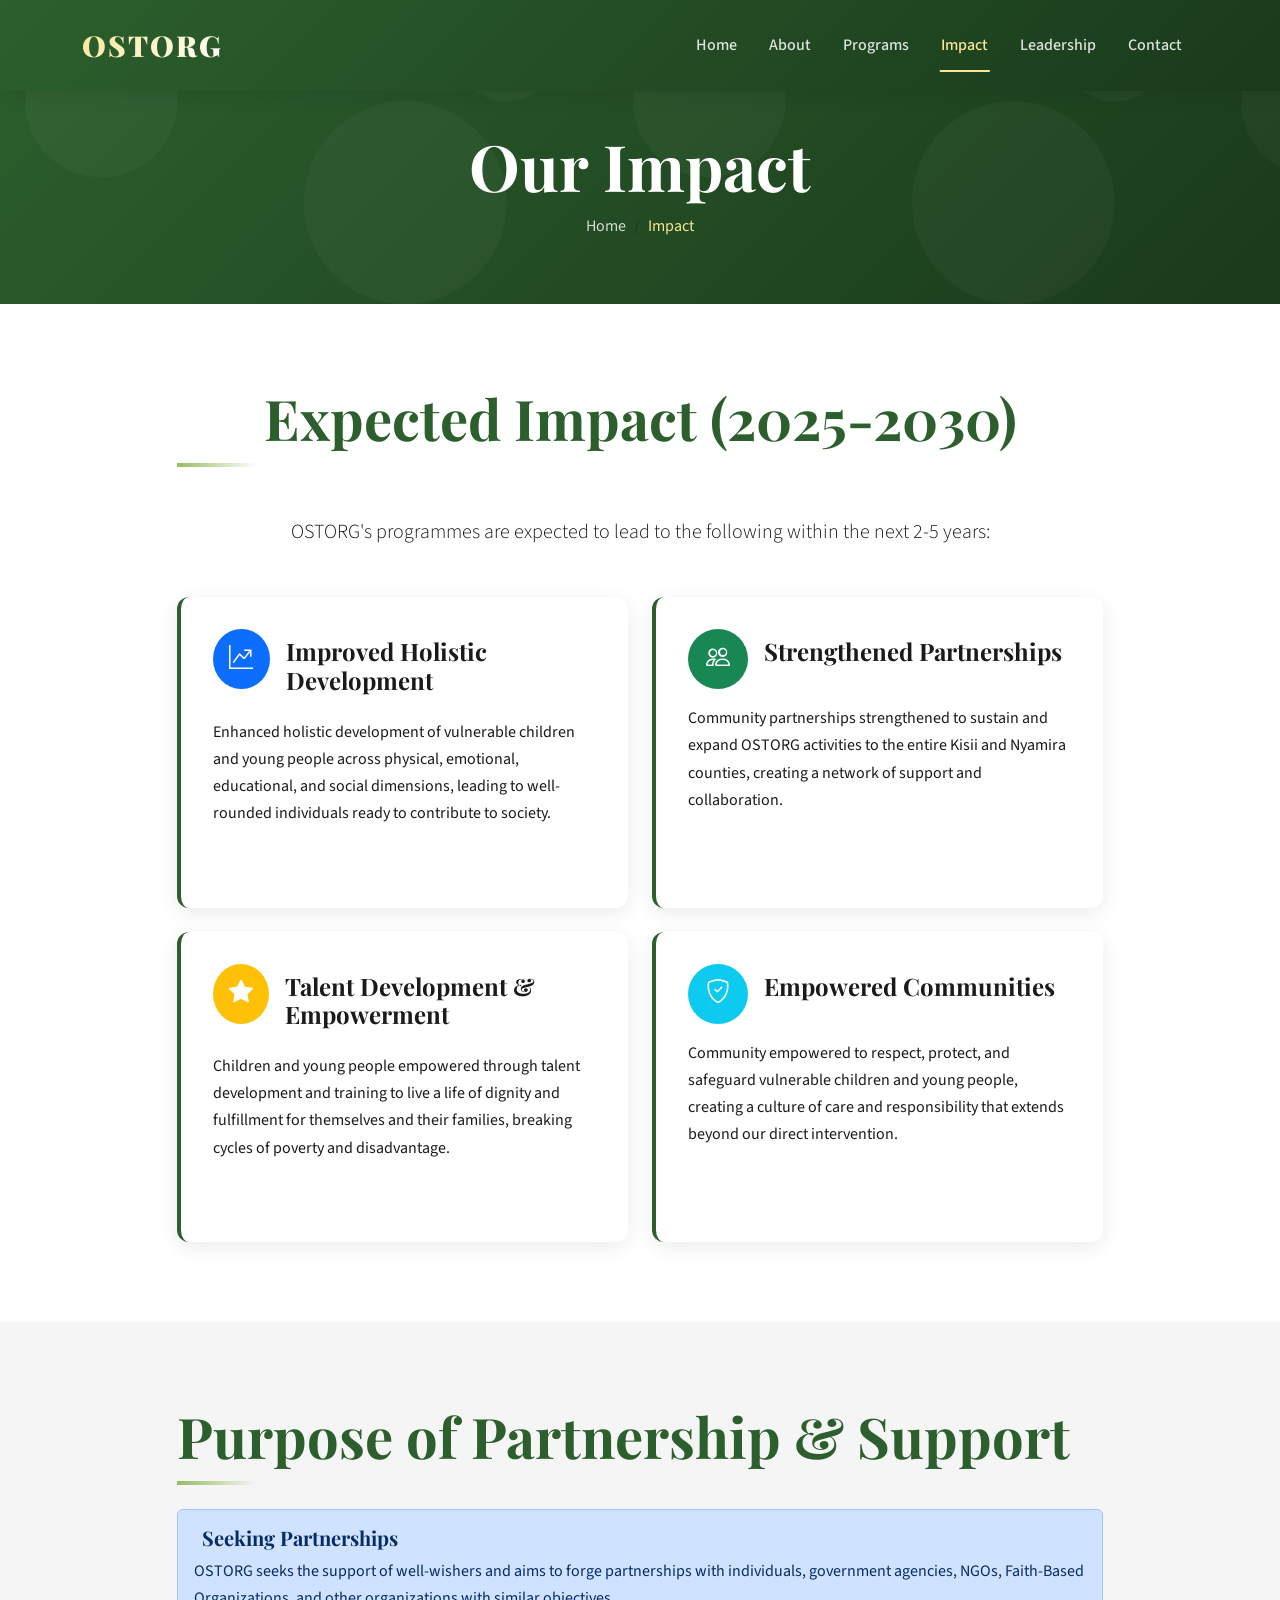
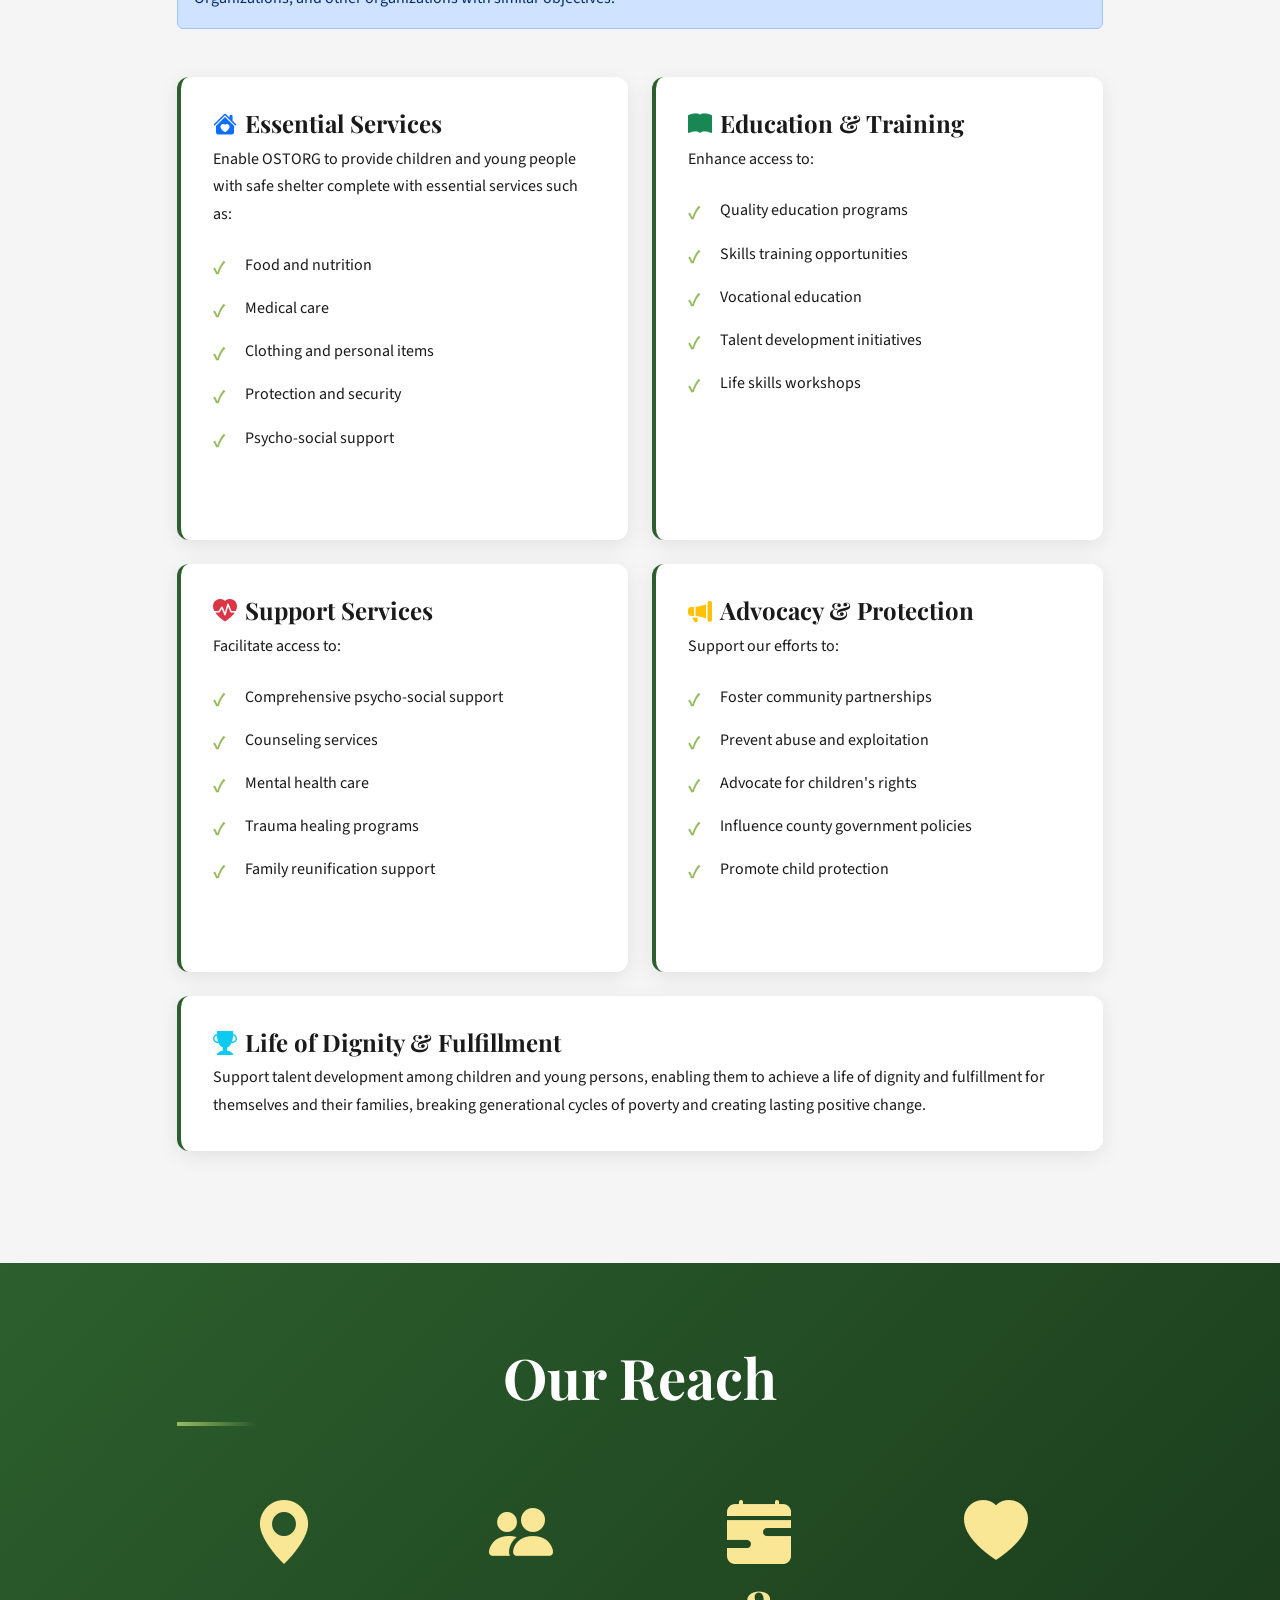
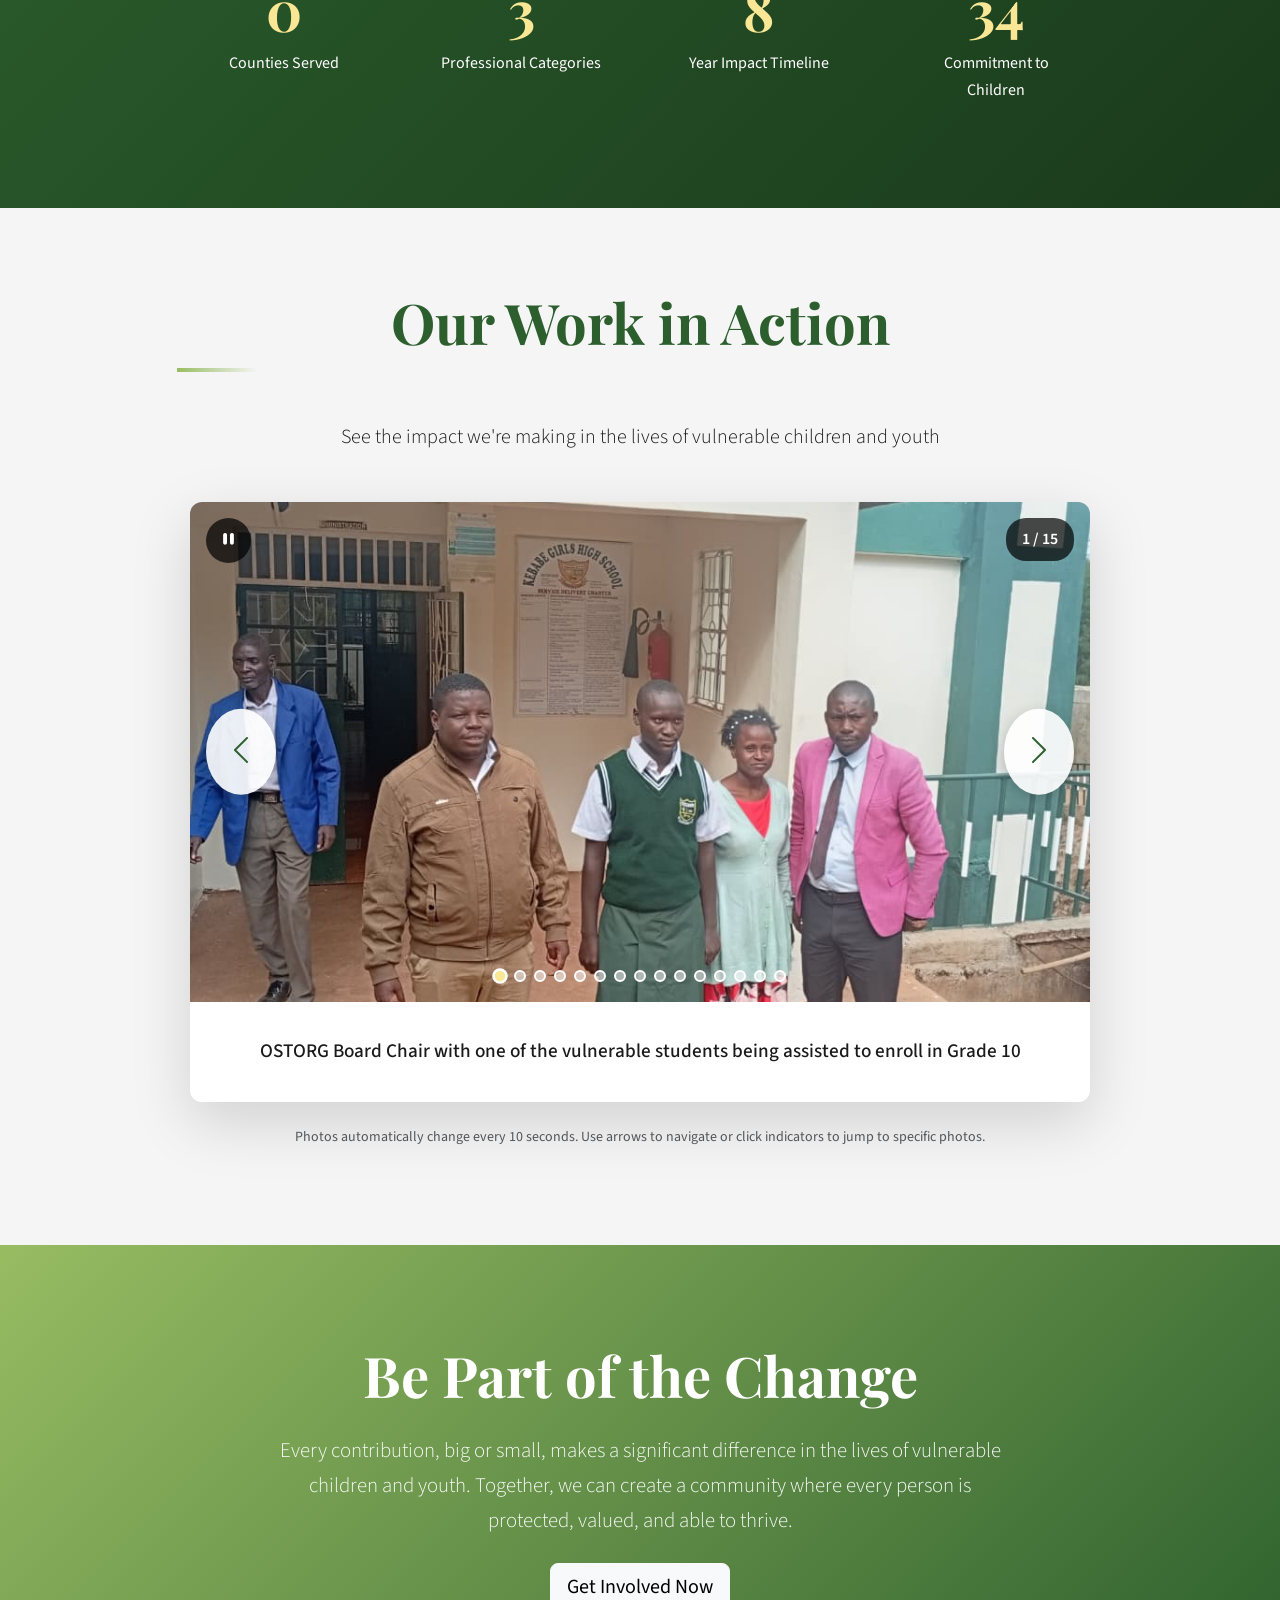
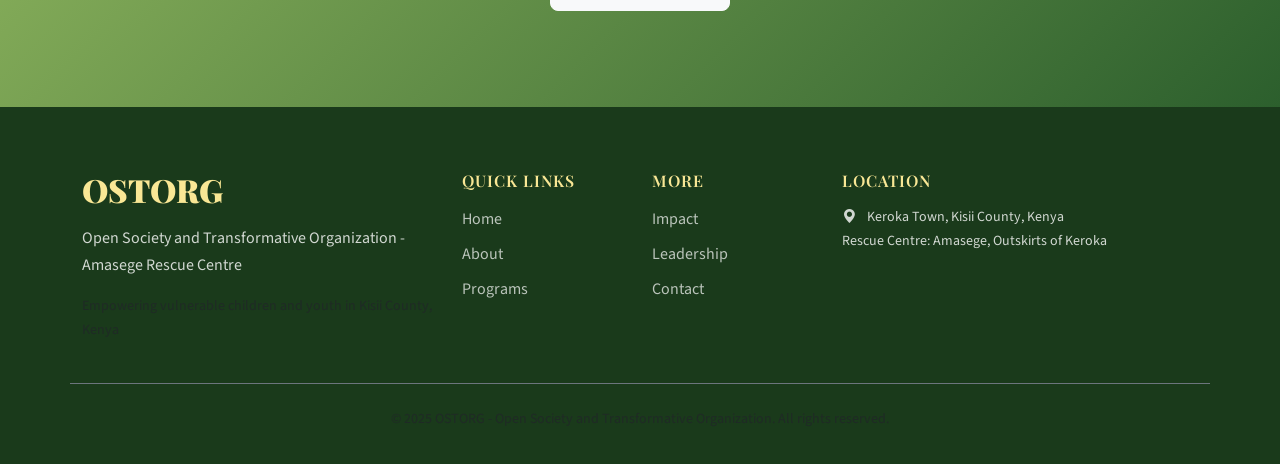
==== impact.html @ 62db02a9 "first commit" ====
<!DOCTYPE html>
<html lang="en">
<head>
    <meta charset="UTF-8">
    <meta name="viewport" content="width=device-width, initial-scale=1.0">
    <title>Impact - OSTORG</title>
    
    <link href="https://cdn.jsdelivr.net/npm/bootstrap@5.3.2/dist/css/bootstrap.min.css" rel="stylesheet">
    <link rel="preconnect" href="https://fonts.googleapis.com">
    <link rel="preconnect" href="https://fonts.gstatic.com" crossorigin>
    <link href="https://fonts.googleapis.com/css2?family=Playfair+Display:wght@700;900&family=Source+Sans+3:wght@300;400;600;700&display=swap" rel="stylesheet">
    <link rel="stylesheet" href="https://cdn.jsdelivr.net/npm/bootstrap-icons@1.11.1/font/bootstrap-icons.css">
    <link rel="stylesheet" href="styles.css">
</head>
<body>
    <!-- Navigation -->
    <nav class="navbar navbar-expand-lg navbar-dark fixed-top">
        <div class="container">
            <a class="navbar-brand" href="index.html">
                <span class="brand-text">OSTORG</span>
            </a>
            <button class="navbar-toggler" type="button" data-bs-toggle="collapse" data-bs-target="#navbarNav">
                <span class="navbar-toggler-icon"></span>
            </button>
            <div class="collapse navbar-collapse" id="navbarNav">
                <ul class="navbar-nav ms-auto">
                    <li class="nav-item">
                        <a class="nav-link" href="index.html">Home</a>
                    </li>
                    <li class="nav-item">
                        <a class="nav-link" href="about.html">About</a>
                    </li>
                    <li class="nav-item">
                        <a class="nav-link" href="programs.html">Programs</a>
                    </li>
                    <li class="nav-item">
                        <a class="nav-link active" href="impact.html">Impact</a>
                    </li>
                    <li class="nav-item">
                        <a class="nav-link" href="leadership.html">Leadership</a>
                    </li>
                    <li class="nav-item">
                        <a class="nav-link" href="contact.html">Contact</a>
                    </li>
                </ul>
            </div>
        </div>
    </nav>

    <!-- Page Header -->
    <section class="page-header">
        <div class="container">
            <h1 data-aos="fade-up">Our Impact</h1>
            <nav aria-label="breadcrumb" data-aos="fade-up" data-aos-delay="100">
                <ol class="breadcrumb">
                    <li class="breadcrumb-item"><a href="index.html">Home</a></li>
                    <li class="breadcrumb-item active" aria-current="page">Impact</li>
                </ol>
            </nav>
        </div>
    </section>

    <!-- Expected Impact Section -->
    <section class="content-section">
        <div class="container">
            <div class="row">
                <div class="col-lg-10 mx-auto">
                    <h2 class="section-title text-center mb-5" data-aos="fade-up">Expected Impact (2025-2030)</h2>
                    <p class="lead text-center mb-5" data-aos="fade-up" data-aos-delay="100">OSTORG's programmes are expected to lead to the following within the next 2-5 years:</p>
                    
                    <div class="row g-4">
                        <div class="col-md-6" data-aos="fade-up">
                            <div class="info-card h-100">
                                <div class="d-flex align-items-start mb-3">
                                    <div class="bg-primary text-white rounded-circle p-3 me-3" style="width: 60px; height: 60px; display: flex; align-items: center; justify-content: center;">
                                        <i class="bi bi-graph-up-arrow" style="font-size: 1.5rem;"></i>
                                    </div>
                                    <h4 class="mt-2">Improved Holistic Development</h4>
                                </div>
                                <p>Enhanced holistic development of vulnerable children and young people across physical, emotional, educational, and social dimensions, leading to well-rounded individuals ready to contribute to society.</p>
                            </div>
                        </div>
                        
                        <div class="col-md-6" data-aos="fade-up" data-aos-delay="100">
                            <div class="info-card h-100">
                                <div class="d-flex align-items-start mb-3">
                                    <div class="bg-success text-white rounded-circle p-3 me-3" style="width: 60px; height: 60px; display: flex; align-items: center; justify-content: center;">
                                        <i class="bi bi-people" style="font-size: 1.5rem;"></i>
                                    </div>
                                    <h4 class="mt-2">Strengthened Partnerships</h4>
                                </div>
                                <p>Community partnerships strengthened to sustain and expand OSTORG activities to the entire Kisii and Nyamira counties, creating a network of support and collaboration.</p>
                            </div>
                        </div>
                        
                        <div class="col-md-6" data-aos="fade-up" data-aos-delay="200">
                            <div class="info-card h-100">
                                <div class="d-flex align-items-start mb-3">
                                    <div class="bg-warning text-white rounded-circle p-3 me-3" style="width: 60px; height: 60px; display: flex; align-items: center; justify-content: center;">
                                        <i class="bi bi-star-fill" style="font-size: 1.5rem;"></i>
                                    </div>
                                    <h4 class="mt-2">Talent Development & Empowerment</h4>
                                </div>
                                <p>Children and young people empowered through talent development and training to live a life of dignity and fulfillment for themselves and their families, breaking cycles of poverty and disadvantage.</p>
                            </div>
                        </div>
                        
                        <div class="col-md-6" data-aos="fade-up" data-aos-delay="300">
                            <div class="info-card h-100">
                                <div class="d-flex align-items-start mb-3">
                                    <div class="bg-info text-white rounded-circle p-3 me-3" style="width: 60px; height: 60px; display: flex; align-items: center; justify-content: center;">
                                        <i class="bi bi-shield-check" style="font-size: 1.5rem;"></i>
                                    </div>
                                    <h4 class="mt-2">Empowered Communities</h4>
                                </div>
                                <p>Community empowered to respect, protect, and safeguard vulnerable children and young people, creating a culture of care and responsibility that extends beyond our direct intervention.</p>
                            </div>
                        </div>
                    </div>
                </div>
            </div>
        </div>
    </section>

    <!-- Partnership Purpose Section -->
    <section class="content-section">
        <div class="container">
            <div class="row">
                <div class="col-lg-10 mx-auto">
                    <h2 class="section-title mb-4" data-aos="fade-up">Purpose of Partnership & Support</h2>
                    
                    <div class="alert alert-primary mb-4" data-aos="fade-up" data-aos-delay="100">
                        <h5><i class="bi bi-handshake-fill me-2"></i>Seeking Partnerships</h5>
                        <p class="mb-0">OSTORG seeks the support of well-wishers and aims to forge partnerships with individuals, government agencies, NGOs, Faith-Based Organizations, and other organizations with similar objectives.</p>
                    </div>

                    <div class="row g-4 mt-4">
                        <div class="col-lg-6" data-aos="fade-up">
                            <div class="info-card h-100">
                                <h4><i class="bi bi-house-heart-fill me-2 text-primary"></i>Essential Services</h4>
                                <p>Enable OSTORG to provide children and young people with safe shelter complete with essential services such as:</p>
                                <ul>
                                    <li>Food and nutrition</li>
                                    <li>Medical care</li>
                                    <li>Clothing and personal items</li>
                                    <li>Protection and security</li>
                                    <li>Psycho-social support</li>
                                </ul>
                            </div>
                        </div>
                        
                        <div class="col-lg-6" data-aos="fade-up" data-aos-delay="100">
                            <div class="info-card h-100">
                                <h4><i class="bi bi-book-fill me-2 text-success"></i>Education & Training</h4>
                                <p>Enhance access to:</p>
                                <ul>
                                    <li>Quality education programs</li>
                                    <li>Skills training opportunities</li>
                                    <li>Vocational education</li>
                                    <li>Talent development initiatives</li>
                                    <li>Life skills workshops</li>
                                </ul>
                            </div>
                        </div>
                        
                        <div class="col-lg-6" data-aos="fade-up" data-aos-delay="200">
                            <div class="info-card h-100">
                                <h4><i class="bi bi-heart-pulse-fill me-2 text-danger"></i>Support Services</h4>
                                <p>Facilitate access to:</p>
                                <ul>
                                    <li>Comprehensive psycho-social support</li>
                                    <li>Counseling services</li>
                                    <li>Mental health care</li>
                                    <li>Trauma healing programs</li>
                                    <li>Family reunification support</li>
                                </ul>
                            </div>
                        </div>
                        
                        <div class="col-lg-6" data-aos="fade-up" data-aos-delay="300">
                            <div class="info-card h-100">
                                <h4><i class="bi bi-megaphone-fill me-2 text-warning"></i>Advocacy & Protection</h4>
                                <p>Support our efforts to:</p>
                                <ul>
                                    <li>Foster community partnerships</li>
                                    <li>Prevent abuse and exploitation</li>
                                    <li>Advocate for children's rights</li>
                                    <li>Influence county government policies</li>
                                    <li>Promote child protection</li>
                                </ul>
                            </div>
                        </div>
                    </div>

                    <div class="info-card mt-4" data-aos="fade-up" data-aos-delay="400">
                        <h4><i class="bi bi-trophy-fill me-2 text-info"></i>Life of Dignity & Fulfillment</h4>
                        <p class="mb-0">Support talent development among children and young persons, enabling them to achieve a life of dignity and fulfillment for themselves and their families, breaking generational cycles of poverty and creating lasting positive change.</p>
                    </div>
                </div>
            </div>
        </div>
    </section>

    <!-- Statistics Section -->
    <section class="content-section" style="background: linear-gradient(135deg, var(--primary-color), var(--primary-dark)); color: white;">
        <div class="container">
            <div class="row">
                <div class="col-lg-10 mx-auto">
                    <h2 class="section-title text-center mb-5 text-white" data-aos="fade-up">Our Reach</h2>
                    
                    <div class="row g-4 text-center">
                        <div class="col-md-3 col-6" data-aos="fade-up">
                            <div class="p-4">
                                <i class="bi bi-geo-alt-fill display-3 mb-3" style="color: var(--accent-color);"></i>
                                <h3 class="display-4 fw-bold mb-2" style="color: var(--accent-color);">2</h3>
                                <p class="mb-0">Counties Served</p>
                            </div>
                        </div>
                        <div class="col-md-3 col-6" data-aos="fade-up" data-aos-delay="100">
                            <div class="p-4">
                                <i class="bi bi-people-fill display-3 mb-3" style="color: var(--accent-color);"></i>
                                <h3 class="display-4 fw-bold mb-2" style="color: var(--accent-color);">9+</h3>
                                <p class="mb-0">Professional Categories</p>
                            </div>
                        </div>
                        <div class="col-md-3 col-6" data-aos="fade-up" data-aos-delay="200">
                            <div class="p-4">
                                <i class="bi bi-calendar-range-fill display-3 mb-3" style="color: var(--accent-color);"></i>
                                <h3 class="display-4 fw-bold mb-2" style="color: var(--accent-color);">2-5</h3>
                                <p class="mb-0">Year Impact Timeline</p>
                            </div>
                        </div>
                        <div class="col-md-3 col-6" data-aos="fade-up" data-aos-delay="300">
                            <div class="p-4">
                                <i class="bi bi-heart-fill display-3 mb-3" style="color: var(--accent-color);"></i>
                                <h3 class="display-4 fw-bold mb-2" style="color: var(--accent-color);">100%</h3>
                                <p class="mb-0">Commitment to Children</p>
                            </div>
                        </div>
                    </div>
                </div>
            </div>
        </div>
    </section>

    <!-- Photo Gallery Slideshow Section -->
    <section class="content-section photo-gallery-section">
        <div class="container">
            <div class="row">
                <div class="col-lg-10 mx-auto">
                    <h2 class="section-title text-center mb-5" data-aos="fade-up">Our Work in Action</h2>
                    <p class="text-center lead mb-5" data-aos="fade-up" data-aos-delay="100">See the impact we're making in the lives of vulnerable children and youth</p>
                    
                    <!-- Slideshow Container -->
                    <div class="slideshow-container" data-aos="fade-up" data-aos-delay="200">
                        <div class="slide-wrapper">
                            <!-- Slide 1 -->
                            <div class="gallery-slide active">
                                <div class="slide-image-container">
                                    <img src="gallery-1.jpg" alt="OSTORG Activity 1" class="slide-image">
                                    <div class="slide-image-placeholder">
                                        <i class="bi bi-image"></i>
                                        <p>Photo 1</p>
                                    </div>
                                </div>
                                <div class="slide-caption">
                                    <p class="slide-description">OSTORG Board Chair with one of the vulnerable students being assisted to enroll in Grade 10</p>
                                </div>
                            </div>

                            <!-- Slide 2 -->
                            <div class="gallery-slide">
                                <div class="slide-image-container">
                                    <img src="gallery-2.jpeg" alt="OSTORG Activity 2" class="slide-image">
                                    <div class="slide-image-placeholder">
                                        <i class="bi bi-image"></i>
                                        <p>Photo 2</p>
                                    </div>
                                </div>
                                <div class="slide-caption">
                                    <p class="slide-description">OSTORG Board Chair with Principal Amasege Senior school Mr. Matara receiving Grade 10 girls from vulnerable families supported by the organization</p>
                                </div>
                            </div>

                            <!-- Slide 3 -->
                            <div class="gallery-slide">
                                <div class="slide-image-container">
                                    <img src="gallery-3.jpeg" alt="OSTORG Activity 3" class="slide-image">
                                    <div class="slide-image-placeholder">
                                        <i class="bi bi-image"></i>
                                        <p>Photo 3</p>
                                    </div>
                                </div>
                                <div class="slide-caption">
                                    <p class="slide-description">OSTORG Board Chair with one of the teenage mothers being targeted for sponsorship for skills training at Rianyoka Vocational Training Centre</p>
                                </div>
                            </div>

                            <!-- Slide 4 -->
                            <div class="gallery-slide">
                                <div class="slide-image-container">
                                    <img src="gallery-4.jpeg" alt="OSTORG Activity 4" class="slide-image">
                                    <div class="slide-image-placeholder">
                                        <i class="bi bi-image"></i>
                                        <p>Photo 4</p>
                                    </div>
                                </div>
                                <div class="slide-caption">
                                    <p class="slide-description">OSTORG Board Chair with ECD pre-school children and their teacher at Amasege Primary school</p>
                                </div>
                            </div>

                            <!-- Slide 5 -->
                            <div class="gallery-slide">
                                <div class="slide-image-container">
                                    <img src="gallery-5.jpeg" alt="OSTORG Activity 5" class="slide-image">
                                    <div class="slide-image-placeholder">
                                        <i class="bi bi-image"></i>
                                        <p>Photo 5</p>
                                    </div>
                                </div>
                                <div class="slide-caption">
                                    <p class="slide-description">OSTORG Board Chair with the Manager, Rianyoka Vocational Training Centre in class with vulnerable youths sponsored for skills training in Fashion Design</p>
                                </div>
                            </div>

                            <!-- Slide 6 -->
                            <div class="gallery-slide">
                                <div class="slide-image-container">
                                    <img src="gallery-6.jpeg" alt="OSTORG Activity 6" class="slide-image">
                                    <div class="slide-image-placeholder">
                                        <i class="bi bi-image"></i>
                                        <p>Photo 6</p>
                                    </div>
                                </div>
                                <div class="slide-caption">
                                    <p class="slide-description">OSTORG Board Chair  in a uniform fitting session in preparation for supporting vulnerable children acquire new school uniforms to enhance their retention in school</p>
                                </div>
                            </div>

                            <!-- Slide 7 -->
                            <div class="gallery-slide">
                                <div class="slide-image-container">
                                    <img src="gallery-7.jpeg" alt="OSTORG Activity 7" class="slide-image">
                                    <div class="slide-image-placeholder">
                                        <i class="bi bi-image"></i>
                                        <p>Photo 7</p>
                                    </div>
                                </div>
                                <div class="slide-caption">
                                    <p class="slide-description">OSTORG Board Chair Mr. Simon Osano with Pastor King'oina with one of the vulnerable youths sponsored for skills training at Rianyoka Vocational Training Centre,Kisii County</p>
                                </div>
                            </div>

                            <!-- Slide 8 -->
                            <div class="gallery-slide">
                                <div class="slide-image-container">
                                    <img src="gallery-8.jpeg" alt="OSTORG Activity 8" class="slide-image">
                                    <div class="slide-image-placeholder">
                                        <i class="bi bi-image"></i>
                                        <p>Photo 8</p>
                                    </div>
                                </div>
                                <div class="slide-caption">
                                    <p class="slide-description">OSTORG Board Chair leads members in donating food for vulnerable children's lunch program at Amabuko Primary school,Kisii County</p>
                                </div>
                            </div>

                            <!-- Slide 9 -->
                            <div class="gallery-slide">
                                <div class="slide-image-container">
                                    <img src="gallery-9.jpeg" alt="OSTORG Activity 9" class="slide-image">
                                    <div class="slide-image-placeholder">
                                        <i class="bi bi-image"></i>
                                        <p>Photo 9</p>
                                    </div>
                                </div>
                                <div class="slide-caption">
                                    <p class="slide-description">OSTORG Board members pose with mathematics kits to be distributed to Junior secondary schools within Keroka town,Kisii County to support vulnerable children during STEM lessons</p>
                                </div>
                            </div>

                            <!-- Slide 10 -->
                            <div class="gallery-slide">
                                <div class="slide-image-container">
                                    <img src="gallery-10.jpeg" alt="OSTORG Activity 10" class="slide-image">
                                    <div class="slide-image-placeholder">
                                        <i class="bi bi-image"></i>
                                        <p>Photo 10</p>
                                    </div>
                                </div>
                                <div class="slide-caption">
                                    <p class="slide-description">OSTORG Board members gift a pair of shoes to one of the Grade 10 vulnerable youths enrolled at Amasege Senior school</p>
                                </div>
                            </div>

                            <!-- Slide 11 -->
                            <div class="gallery-slide">
                                <div class="slide-image-container">
                                    <img src="gallery-11.jpeg" alt="OSTORG Activity 11" class="slide-image">
                                    <div class="slide-image-placeholder">
                                        <i class="bi bi-image"></i>
                                        <p>Photo 11</p>
                                    </div>
                                </div>
                                <div class="slide-caption">
                                    <p class="slide-description">Dr. Mogambi with OSTORG Board members during after Psychosocial support session with one of the vulnerable youths(checked shirt) ,later enrolled at Amasege Senior school</p>
                                </div>
                            </div>

                            <!-- Slide 12 -->
                            <div class="gallery-slide">
                                <div class="slide-image-container">
                                    <img src="gallery-12.jpeg" alt="OSTORG Activity 12" class="slide-image">
                                    <div class="slide-image-placeholder">
                                        <i class="bi bi-image"></i>
                                        <p>Photo 12</p>
                                    </div>
                                </div>
                                <div class="slide-caption">
                                    <p class="slide-description">OSTORG Board Chair with Dr. Zachary Ondieki, Principal Gesiaga Senior school (patron, OSTORG) during courtesy call</p>
                                </div>
                            </div>

                            <!-- Slide 13 -->
                            <div class="gallery-slide">
                                <div class="slide-image-container">
                                    <img src="gallery-13.jpeg" alt="OSTORG Activity 13" class="slide-image">
                                    <div class="slide-image-placeholder">
                                        <i class="bi bi-image"></i>
                                        <p>Photo 13</p>
                                    </div>
                                </div>
                                <div class="slide-caption">
                                    <p class="slide-description">OSTORG Board Chair Mr. Simon Osano and members with one of the vulnerable grade 10 student during reporting day at Gesiaga Senior school,Nyamira County</p>
                                </div>
                            </div>

                            <!-- Slide 14 -->
                            <div class="gallery-slide">
                                <div class="slide-image-container">
                                    <img src="gallery-14.jpeg" alt="OSTORG Activity 14" class="slide-image">
                                    <div class="slide-image-placeholder">
                                        <i class="bi bi-image"></i>
                                        <p>Photo 14</p>
                                    </div>
                                </div>
                                <div class="slide-caption">
                                    <p class="slide-description">OSTORG Chair Mr. Simon Osano during a shopping exercise for vulnerable girls joining Grade 10,Kisii County</p>
                                </div>
                            </div>

                            <!-- Slide 15 -->
                            <div class="gallery-slide">
                                <div class="slide-image-container">
                                    <img src="gallery-15.jpeg" alt="OSTORG Activity 15" class="slide-image">
                                    <div class="slide-image-placeholder">
                                        <i class="bi bi-image"></i>
                                        <p>Photo 15</p>
                                    </div>
                                </div>
                                <div class="slide-caption">
                                    <p class="slide-description">Delivering food for vulnerable children's lunch program at Nyamoiseke Muya primary school ECD unit by Mr. Ticha Gesage, OSTORG Vice- Chair</p>
                                </div>
                            </div>
                        </div>

                        <!-- Navigation Arrows -->
                        <button class="slide-control prev" onclick="changeSlide(-1)">
                            <i class="bi bi-chevron-left"></i>
                        </button>
                        <button class="slide-control next" onclick="changeSlide(1)">
                            <i class="bi bi-chevron-right"></i>
                        </button>

                        <!-- Slide Indicators -->
                        <div class="slide-indicators">
                            <span class="indicator active" onclick="goToSlide(0)"></span>
                            <span class="indicator" onclick="goToSlide(1)"></span>
                            <span class="indicator" onclick="goToSlide(2)"></span>
                            <span class="indicator" onclick="goToSlide(3)"></span>
                            <span class="indicator" onclick="goToSlide(4)"></span>
                            <span class="indicator" onclick="goToSlide(5)"></span>
                            <span class="indicator" onclick="goToSlide(6)"></span>
                            <span class="indicator" onclick="goToSlide(7)"></span>
                            <span class="indicator" onclick="goToSlide(8)"></span>
                            <span class="indicator" onclick="goToSlide(9)"></span>
                            <span class="indicator" onclick="goToSlide(10)"></span>
                            <span class="indicator" onclick="goToSlide(11)"></span>
                            <span class="indicator" onclick="goToSlide(12)"></span>
                            <span class="indicator" onclick="goToSlide(13)"></span>
                            <span class="indicator" onclick="goToSlide(14)"></span>
                        </div>

                        <!-- Slide Counter -->
                        <div class="slide-counter">
                            <span id="currentSlide">1</span> / <span id="totalSlides">15</span>
                        </div>

                        <!-- Play/Pause Button -->
                        <button class="play-pause-btn" id="playPauseBtn" onclick="toggleAutoPlay()">
                            <i class="bi bi-pause-fill" id="playPauseIcon"></i>
                        </button>
                    </div>

                    <div class="text-center mt-4">
                        <p class="text-muted small">Photos automatically change every 10 seconds. Use arrows to navigate or click indicators to jump to specific photos.</p>
                    </div>
                </div>
            </div>
        </div>
    </section>

    <!-- CTA Section -->
    <section class="cta-section">
        <div class="container">
            <div class="row">
                <div class="col-lg-8 mx-auto text-center" data-aos="fade-up">
                    <h2>Be Part of the Change</h2>
                    <p class="lead mb-4">Every contribution, big or small, makes a significant difference in the lives of vulnerable children and youth. Together, we can create a community where every person is protected, valued, and able to thrive.</p>
                    <a href="contact.html" class="btn btn-light btn-lg">Get Involved Now</a>
                </div>
            </div>
        </div>
    </section>

    <!-- Footer -->
    <footer class="footer">
        <div class="container">
            <div class="row">
                <div class="col-lg-4 mb-4 mb-lg-0">
                    <h5 class="footer-brand">OSTORG</h5>
                    <p>Open Society and Transformative Organization - Amasege Rescue Centre</p>
                    <p class="text-muted small">Empowering vulnerable children and youth in Kisii County, Kenya</p>
                </div>
                <div class="col-lg-2 col-6 mb-4 mb-lg-0">
                    <h6>Quick Links</h6>
                    <ul class="list-unstyled">
                        <li><a href="index.html">Home</a></li>
                        <li><a href="about.html">About</a></li>
                        <li><a href="programs.html">Programs</a></li>
                    </ul>
                </div>
                <div class="col-lg-2 col-6 mb-4 mb-lg-0">
                    <h6>More</h6>
                    <ul class="list-unstyled">
                        <li><a href="impact.html">Impact</a></li>
                        <li><a href="leadership.html">Leadership</a></li>
                        <li><a href="contact.html">Contact</a></li>
                    </ul>
                </div>
                <div class="col-lg-4">
                    <h6>Location</h6>
                    <p class="small">
                        <i class="bi bi-geo-alt-fill me-2"></i>
                        Keroka Town, Kisii County, Kenya<br>
                        Rescue Centre: Amasege, Outskirts of Keroka
                    </p>
                </div>
            </div>
            <div class="row mt-4 pt-4 border-top border-secondary">
                <div class="col-12 text-center">
                    <p class="mb-0 small text-muted">&copy; 2025 OSTORG - Open Society and Transformative Organization. All rights reserved.</p>
                </div>
            </div>
        </div>
    </footer>

    <script src="https://cdn.jsdelivr.net/npm/bootstrap@5.3.2/dist/js/bootstrap.bundle.min.js"></script>
    <link href="https://unpkg.com/aos@2.3.1/dist/aos.css" rel="stylesheet">
    <script src="https://unpkg.com/aos@2.3.1/dist/aos.js"></script>
    <script src="script.js"></script>
</body>
</html>
---- styles.css ----
:root {
    --primary-color: #2C5F2D;
    --primary-dark: #1a3a1b;
    --secondary-color: #97BC62;
    --accent-color: #F9E795;
    --text-dark: #1a1a1a;
    --text-light: #f5f5f5;
    --cream: #F5F5F5;
    --border-radius: 12px;
    --transition: all 0.3s ease;
}

* {
    margin: 0;
    padding: 0;
    box-sizing: border-box;
}

body {
    font-family: 'Source Sans 3', sans-serif;
    color: var(--text-dark);
    line-height: 1.7;
    overflow-x: hidden;
}

h1, h2, h3, h4, h5, h6 {
    font-family: 'Playfair Display', serif;
    font-weight: 700;
}

/* Navigation */
.navbar {
    background: linear-gradient(135deg, var(--primary-color) 0%, var(--primary-dark) 100%);
    padding: 1rem 0;
    box-shadow: 0 2px 20px rgba(0,0,0,0.1);
    transition: var(--transition);
}

.navbar.scrolled {
    padding: 0.5rem 0;
    box-shadow: 0 4px 30px rgba(0,0,0,0.2);
}

.navbar-brand .brand-text {
    font-family: 'Playfair Display', serif;
    font-weight: 900;
    font-size: 1.8rem;
    letter-spacing: 2px;
    background: linear-gradient(135deg, var(--accent-color), #fff);
    -webkit-background-clip: text;
    -webkit-text-fill-color: transparent;
    background-clip: text;
}

.nav-link {
    color: rgba(255,255,255,0.85) !important;
    font-weight: 500;
    margin: 0 0.5rem;
    position: relative;
    transition: var(--transition);
}

.nav-link:hover,
.nav-link.active {
    color: var(--accent-color) !important;
}

.nav-link::after {
    content: '';
    position: absolute;
    bottom: -5px;
    left: 50%;
    width: 0;
    height: 2px;
    background: var(--accent-color);
    transition: var(--transition);
    transform: translateX(-50%);
}

.nav-link:hover::after,
.nav-link.active::after {
    width: 80%;
}

/* Hero Section */
.hero {
    position: relative;
    min-height: 100vh;
    display: flex;
    align-items: center;
    background: linear-gradient(135deg, var(--primary-dark) 0%, var(--primary-color) 50%, var(--secondary-color) 100%);
    color: white;
    overflow: hidden;
    padding-top: 80px;
}

.hero::before {
    content: '';
    position: absolute;
    top: 0;
    left: 0;
    right: 0;
    bottom: 0;
    background: url('data:image/svg+xml,<svg xmlns="http://www.w3.org/2000/svg" viewBox="0 0 1200 600"><path d="M0,300 Q300,100 600,300 T1200,300 L1200,600 L0,600 Z" fill="rgba(255,255,255,0.03)"/></svg>');
    background-size: cover;
    animation: wave 20s ease-in-out infinite;
}

@keyframes wave {
    0%, 100% { transform: translateY(0); }
    50% { transform: translateY(-20px); }
}

.hero-overlay {
    position: absolute;
    top: 0;
    left: 0;
    right: 0;
    bottom: 0;
    background: radial-gradient(circle at 50% 50%, transparent 0%, rgba(0,0,0,0.3) 100%);
}

.hero-content {
    position: relative;
    z-index: 2;
    padding: 2rem 1rem;
}

.hero-title {
    font-size: clamp(2.5rem, 8vw, 5rem);
    font-weight: 900;
    margin-bottom: 1rem;
    text-shadow: 2px 4px 8px rgba(0,0,0,0.3);
    animation: fadeInUp 1s ease-out;
}

.hero-subtitle {
    font-size: clamp(1.2rem, 3vw, 2rem);
    font-weight: 300;
    margin-bottom: 2rem;
    opacity: 0.95;
    animation: fadeInUp 1s ease-out 0.2s both;
}

.hero-quote {
    font-size: clamp(1rem, 2.5vw, 1.4rem);
    font-style: italic;
    max-width: 800px;
    margin: 0 auto 3rem;
    padding: 1.5rem;
    background: rgba(255,255,255,0.1);
    backdrop-filter: blur(10px);
    border-left: 4px solid var(--accent-color);
    border-radius: var(--border-radius);
    animation: fadeInUp 1s ease-out 0.4s both;
}

.hero-quote i {
    color: var(--accent-color);
    font-size: 1.2em;
}

.hero-buttons {
    animation: fadeInUp 1s ease-out 0.6s both;
}

.hero-buttons .btn {
    margin: 0.5rem;
    padding: 0.8rem 2rem;
    border-radius: 50px;
    font-weight: 600;
    text-transform: uppercase;
    letter-spacing: 1px;
    transition: var(--transition);
}

.btn-primary {
    background: var(--accent-color);
    border: none;
    color: var(--primary-dark);
}

.btn-primary:hover {
    background: #f7d965;
    transform: translateY(-3px);
    box-shadow: 0 10px 25px rgba(249, 231, 149, 0.4);
}

.btn-outline-light:hover {
    background: white;
    color: var(--primary-color);
    transform: translateY(-3px);
    box-shadow: 0 10px 25px rgba(255,255,255,0.3);
}

.scroll-indicator {
    position: absolute;
    bottom: 2rem;
    left: 50%;
    transform: translateX(-50%);
    font-size: 2rem;
    color: white;
    animation: bounce 2s infinite;
    z-index: 2;
}

@keyframes bounce {
    0%, 20%, 50%, 80%, 100% { transform: translateX(-50%) translateY(0); }
    40% { transform: translateX(-50%) translateY(-20px); }
    60% { transform: translateX(-50%) translateY(-10px); }
}

@keyframes fadeInUp {
    from {
        opacity: 0;
        transform: translateY(30px);
    }
    to {
        opacity: 1;
        transform: translateY(0);
    }
}

/* MVG Section */
.mvg-section {
    padding: 5rem 0;
    background: var(--cream);
}

.mvg-card {
    background: white;
    padding: 2.5rem 2rem;
    border-radius: var(--border-radius);
    text-align: center;
    height: 100%;
    transition: var(--transition);
    box-shadow: 0 5px 20px rgba(0,0,0,0.05);
    border-top: 4px solid var(--primary-color);
}

.mvg-card:hover {
    transform: translateY(-10px);
    box-shadow: 0 15px 40px rgba(44, 95, 45, 0.15);
    border-top-color: var(--secondary-color);
}

.mvg-icon {
    width: 80px;
    height: 80px;
    margin: 0 auto 1.5rem;
    background: linear-gradient(135deg, var(--primary-color), var(--secondary-color));
    border-radius: 50%;
    display: flex;
    align-items: center;
    justify-content: center;
    font-size: 2rem;
    color: white;
    transition: var(--transition);
}

.mvg-card:hover .mvg-icon {
    transform: rotate(360deg) scale(1.1);
}

.mvg-card h3 {
    font-size: 1.8rem;
    margin-bottom: 1rem;
    color: var(--primary-color);
}

.mvg-card p {
    color: #555;
    font-size: 1.05rem;
    margin-bottom: 0;
}

/* About Preview Section */
.about-preview {
    padding: 6rem 0;
    background: white;
}

.about-image {
    position: relative;
    border-radius: var(--border-radius);
    overflow: hidden;
    box-shadow: 0 20px 50px rgba(0,0,0,0.1);
}

.about-image img {
    width: 100%;
    height: auto;
    display: block;
    object-fit: cover;
}

.image-placeholder {
    width: 100%;
    aspect-ratio: 4/3;
    background: linear-gradient(135deg, var(--secondary-color), var(--primary-color));
    display: flex;
    align-items: center;
    justify-content: center;
    font-size: 8rem;
    color: rgba(255,255,255,0.3);
}

.about-content {
    padding: 2rem 0;
}

.section-title {
    font-size: clamp(2rem, 5vw, 3.5rem);
    color: var(--primary-color);
    margin-bottom: 1.5rem;
    position: relative;
    padding-bottom: 1rem;
}

.section-title::after {
    content: '';
    position: absolute;
    bottom: 0;
    left: 0;
    width: 80px;
    height: 4px;
    background: linear-gradient(90deg, var(--secondary-color), transparent);
}

.about-content .lead {
    font-size: 1.3rem;
    font-weight: 400;
    margin-bottom: 1.5rem;
    color: #333;
}

.about-content p {
    margin-bottom: 2rem;
    color: #555;
}

/* Services Section */
.services-section {
    padding: 6rem 0;
    background: linear-gradient(135deg, var(--primary-color) 0%, var(--primary-dark) 100%);
    color: white;
}

.section-subtitle {
    font-size: 1.2rem;
    opacity: 0.9;
    font-weight: 300;
}

.service-card {
    background: rgba(255,255,255,0.1);
    backdrop-filter: blur(10px);
    padding: 2.5rem 1.5rem;
    border-radius: var(--border-radius);
    text-align: center;
    height: 100%;
    transition: var(--transition);
    border: 1px solid rgba(255,255,255,0.1);
}

.service-card:hover {
    background: rgba(255,255,255,0.15);
    transform: translateY(-10px);
    border-color: var(--accent-color);
}

.service-card i {
    font-size: 3.5rem;
    color: var(--accent-color);
    margin-bottom: 1.5rem;
    display: block;
    transition: var(--transition);
}

.service-card:hover i {
    transform: scale(1.2);
}

.service-card h4 {
    font-size: 1.5rem;
    margin-bottom: 1rem;
    font-weight: 600;
}

.service-card p {
    font-size: 1rem;
    opacity: 0.9;
    margin-bottom: 0;
}

/* CTA Section */
.cta-section {
    padding: 6rem 0;
    background: linear-gradient(135deg, var(--secondary-color), var(--primary-color));
    color: white;
    text-align: center;
}

.cta-section h2 {
    font-size: clamp(2rem, 5vw, 3.5rem);
    margin-bottom: 1.5rem;
}

.cta-section .lead {
    font-size: 1.3rem;
    max-width: 800px;
    margin: 0 auto;
    opacity: 0.95;
}

/* Footer */
.footer {
    background: var(--primary-dark);
    color: rgba(255,255,255,0.8);
    padding: 4rem 0 2rem;
}

.footer-brand {
    font-family: 'Playfair Display', serif;
    font-size: 2rem;
    font-weight: 900;
    color: var(--accent-color);
    margin-bottom: 1rem;
}

.footer h6 {
    color: var(--accent-color);
    font-weight: 600;
    margin-bottom: 1rem;
    text-transform: uppercase;
    letter-spacing: 1px;
}

.footer ul {
    padding: 0;
}

.footer ul li {
    margin-bottom: 0.5rem;
}

.footer a {
    color: rgba(255,255,255,0.7);
    text-decoration: none;
    transition: var(--transition);
}

.footer a:hover {
    color: var(--accent-color);
    padding-left: 5px;
}

/* Page Header */
.page-header {
    padding: 8rem 0 4rem;
    background: linear-gradient(135deg, var(--primary-color), var(--primary-dark));
    color: white;
    text-align: center;
    position: relative;
    overflow: hidden;
}

.page-header::before {
    content: '';
    position: absolute;
    top: 0;
    left: 0;
    right: 0;
    bottom: 0;
    background: url('data:image/svg+xml,<svg xmlns="http://www.w3.org/2000/svg" viewBox="0 0 1200 600"><circle cx="200" cy="200" r="150" fill="rgba(255,255,255,0.03)"/><circle cx="800" cy="400" r="200" fill="rgba(255,255,255,0.03)"/><circle cx="1000" cy="100" r="100" fill="rgba(255,255,255,0.03)"/></svg>');
}

.page-header h1 {
    font-size: clamp(2.5rem, 6vw, 4rem);
    position: relative;
    z-index: 2;
}

.page-header .breadcrumb {
    background: none;
    justify-content: center;
    margin-bottom: 0;
    position: relative;
    z-index: 2;
}

.breadcrumb-item a {
    color: rgba(255,255,255,0.8);
    text-decoration: none;
}

.breadcrumb-item.active {
    color: var(--accent-color);
}

/* Content Sections */
.content-section {
    padding: 5rem 0;
}

.content-section:nth-child(even) {
    background: var(--cream);
}

/* Cards */
.info-card {
    background: white;
    padding: 2rem;
    border-radius: var(--border-radius);
    box-shadow: 0 5px 20px rgba(0,0,0,0.08);
    margin-bottom: 2rem;
    transition: var(--transition);
    border-left: 4px solid var(--primary-color);
}

.info-card:hover {
    transform: translateX(10px);
    box-shadow: 0 10px 30px rgba(0,0,0,0.12);
    border-left-color: var(--secondary-color);
}

.info-card h3 {
    color: var(--primary-color);
    margin-bottom: 1rem;
}

.info-card ul {
    list-style: none;
    padding-left: 0;
}

.info-card ul li {
    padding: 0.5rem 0;
    padding-left: 2rem;
    position: relative;
}

.info-card ul li::before {
    content: '✓';
    position: absolute;
    left: 0;
    color: var(--secondary-color);
    font-weight: bold;
    font-size: 1.2rem;
}

/* Timeline */
.timeline-item {
    position: relative;
    padding-left: 3rem;
    margin-bottom: 3rem;
}

.timeline-item::before {
    content: '';
    position: absolute;
    left: 0;
    top: 0;
    width: 20px;
    height: 20px;
    background: var(--secondary-color);
    border-radius: 50%;
    border: 4px solid var(--primary-color);
}

.timeline-item::after {
    content: '';
    position: absolute;
    left: 9px;
    top: 20px;
    width: 2px;
    height: calc(100% + 1rem);
    background: var(--primary-color);
}

.timeline-item:last-child::after {
    display: none;
}

/* Responsive */
@media (max-width: 991px) {
    .navbar-collapse {
        background: rgba(26, 58, 27, 0.95);
        padding: 1rem;
        margin-top: 1rem;
        border-radius: var(--border-radius);
    }
    
    .nav-link {
        padding: 0.5rem 0;
    }
}

@media (max-width: 768px) {
    .hero {
        min-height: 90vh;
    }
    
    .mvg-section,
    .about-preview,
    .services-section,
    .cta-section,
    .content-section {
        padding: 3rem 0;
    }
    
    .page-header {
        padding: 6rem 0 3rem;
    }
}

/* Animations */
[data-aos] {
    opacity: 0;
    transition-property: opacity, transform;
}

[data-aos].aos-animate {
    opacity: 1;
}

/* Photo Gallery Slideshow Styles */
.photo-gallery-section {
    background: white;
}

.slideshow-container {
    position: relative;
    max-width: 900px;
    margin: 0 auto;
    background: var(--cream);
    border-radius: var(--border-radius);
    overflow: hidden;
    box-shadow: 0 20px 60px rgba(0,0,0,0.15);
}

.slide-wrapper {
    position: relative;
    width: 100%;
    min-height: 600px;
}

.gallery-slide {
    display: none;
    animation: fadeSlide 0.8s ease-in-out;
}

.gallery-slide.active {
    display: block;
}

@keyframes fadeSlide {
    from {
        opacity: 0;
        transform: scale(0.95);
    }
    to {
        opacity: 1;
        transform: scale(1);
    }
}

.slide-image-container {
    position: relative;
    width: 100%;
    height: 500px;
    background: linear-gradient(135deg, var(--secondary-color), var(--primary-color));
    overflow: hidden;
}

.slide-image {
    width: 100%;
    height: 100%;
    object-fit: cover;
    display: block; /* Hidden until replaced with actual image */
}

.slide-image-placeholder {
    width: 100%;
    height: 100%;
    display: none;
    flex-direction: column;
    align-items: center;
    justify-content: center;
    color: rgba(255,255,255,0.5);
}

.slide-image-placeholder i {
    font-size: 6rem;
    margin-bottom: 1rem;
}

.slide-image-placeholder p {
    font-size: 1.5rem;
    margin: 0;
}

.slide-caption {
    padding: 2rem;
    background: white;
    text-align: center;
    min-height: 100px;
    display: flex;
    align-items: center;
    justify-content: center;
}

.slide-description {
    font-size: 1.2rem;
    color: var(--text-dark);
    line-height: 1.6;
    margin: 0;
    font-weight: 500;
}

/* Slide Controls */
.slide-control {
    position: absolute;
    top: 250px;
    transform: translateY(-50%);
    background: rgba(255,255,255,0.9);
    border: none;
    color: var(--primary-color);
    font-size: 2rem;
    padding: 1rem 1.2rem;
    cursor: pointer;
    transition: var(--transition);
    z-index: 10;
    border-radius: 50%;
    box-shadow: 0 4px 15px rgba(0,0,0,0.2);
}

.slide-control:hover {
    background: white;
    transform: translateY(-50%) scale(1.1);
    box-shadow: 0 6px 20px rgba(0,0,0,0.3);
}

.slide-control.prev {
    left: 1rem;
}

.slide-control.next {
    right: 1rem;
}

/* Slide Indicators */
.slide-indicators {
    position: absolute;
    bottom: 120px;
    left: 50%;
    transform: translateX(-50%);
    display: flex;
    gap: 0.5rem;
    z-index: 10;
    flex-wrap: wrap;
    justify-content: center;
    max-width: 90%;
}

.indicator {
    width: 12px;
    height: 12px;
    border-radius: 50%;
    background: rgba(255,255,255,0.5);
    cursor: pointer;
    transition: var(--transition);
    border: 2px solid white;
}

.indicator:hover {
    background: rgba(255,255,255,0.8);
    transform: scale(1.2);
}

.indicator.active {
    background: var(--accent-color);
    transform: scale(1.3);
}

/* Slide Counter */
.slide-counter {
    position: absolute;
    top: 1rem;
    right: 1rem;
    background: rgba(0,0,0,0.7);
    color: white;
    padding: 0.5rem 1rem;
    border-radius: 20px;
    font-size: 1rem;
    font-weight: 600;
    z-index: 10;
}

/* Play/Pause Button */
.play-pause-btn {
    position: absolute;
    top: 1rem;
    left: 1rem;
    background: rgba(0,0,0,0.7);
    color: white;
    border: none;
    width: 45px;
    height: 45px;
    border-radius: 50%;
    display: flex;
    align-items: center;
    justify-content: center;
    cursor: pointer;
    transition: var(--transition);
    z-index: 10;
    font-size: 1.3rem;
}

.play-pause-btn:hover {
    background: rgba(0,0,0,0.9);
    transform: scale(1.1);
}

/* Responsive adjustments for slideshow */
@media (max-width: 768px) {
    .slide-wrapper {
        min-height: 450px;
    }
    
    .slide-image-container {
        height: 350px;
    }
    
    .slide-control {
        top: 175px;
        font-size: 1.5rem;
        padding: 0.8rem 1rem;
    }
    
    .slide-control.prev {
        left: 0.5rem;
    }
    
    .slide-control.next {
        right: 0.5rem;
    }
    
    .slide-indicators {
        bottom: 100px;
        gap: 0.3rem;
    }
    
    .indicator {
        width: 10px;
        height: 10px;
    }
    
    .slide-caption {
        padding: 1.5rem;
        min-height: 80px;
    }
    
    .slide-description {
        font-size: 1rem;
    }
    
    .slide-counter {
        font-size: 0.9rem;
        padding: 0.4rem 0.8rem;
    }
    
    .play-pause-btn {
        width: 40px;
        height: 40px;
        font-size: 1.1rem;
    }
}
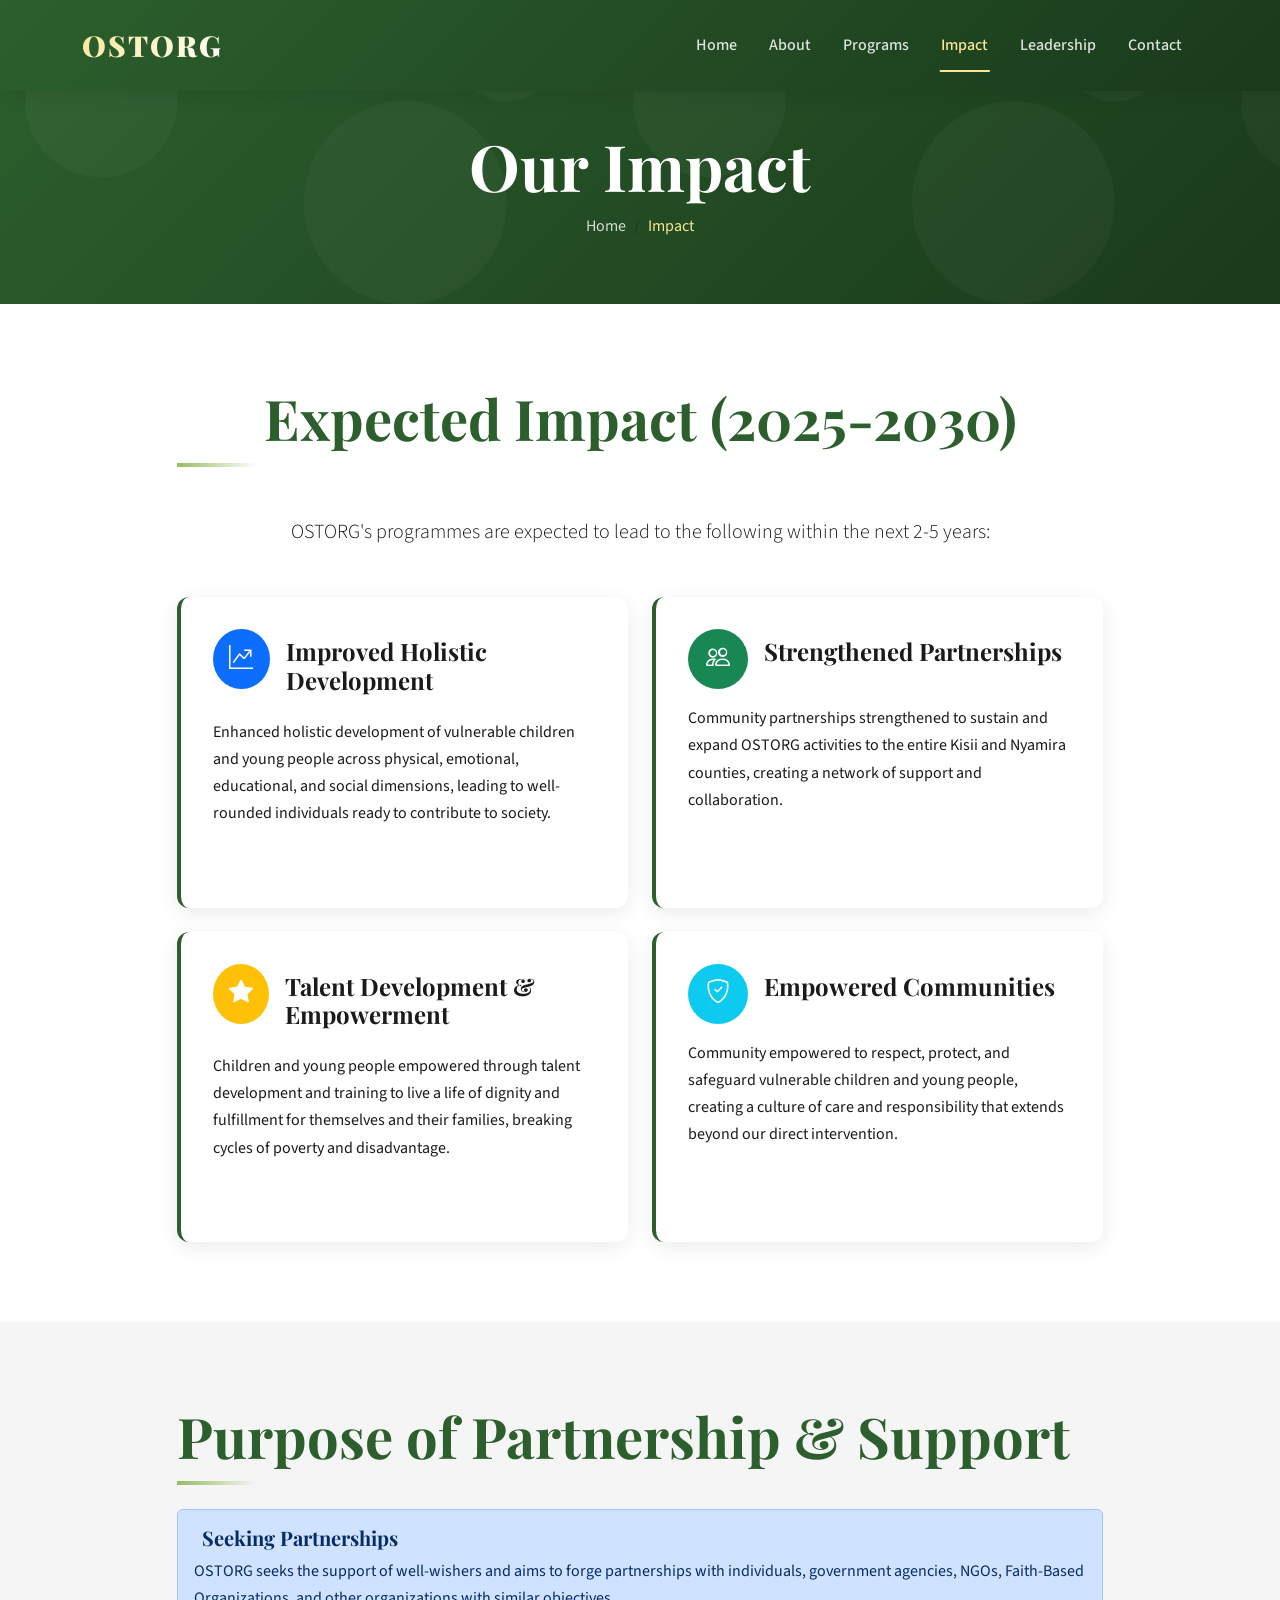
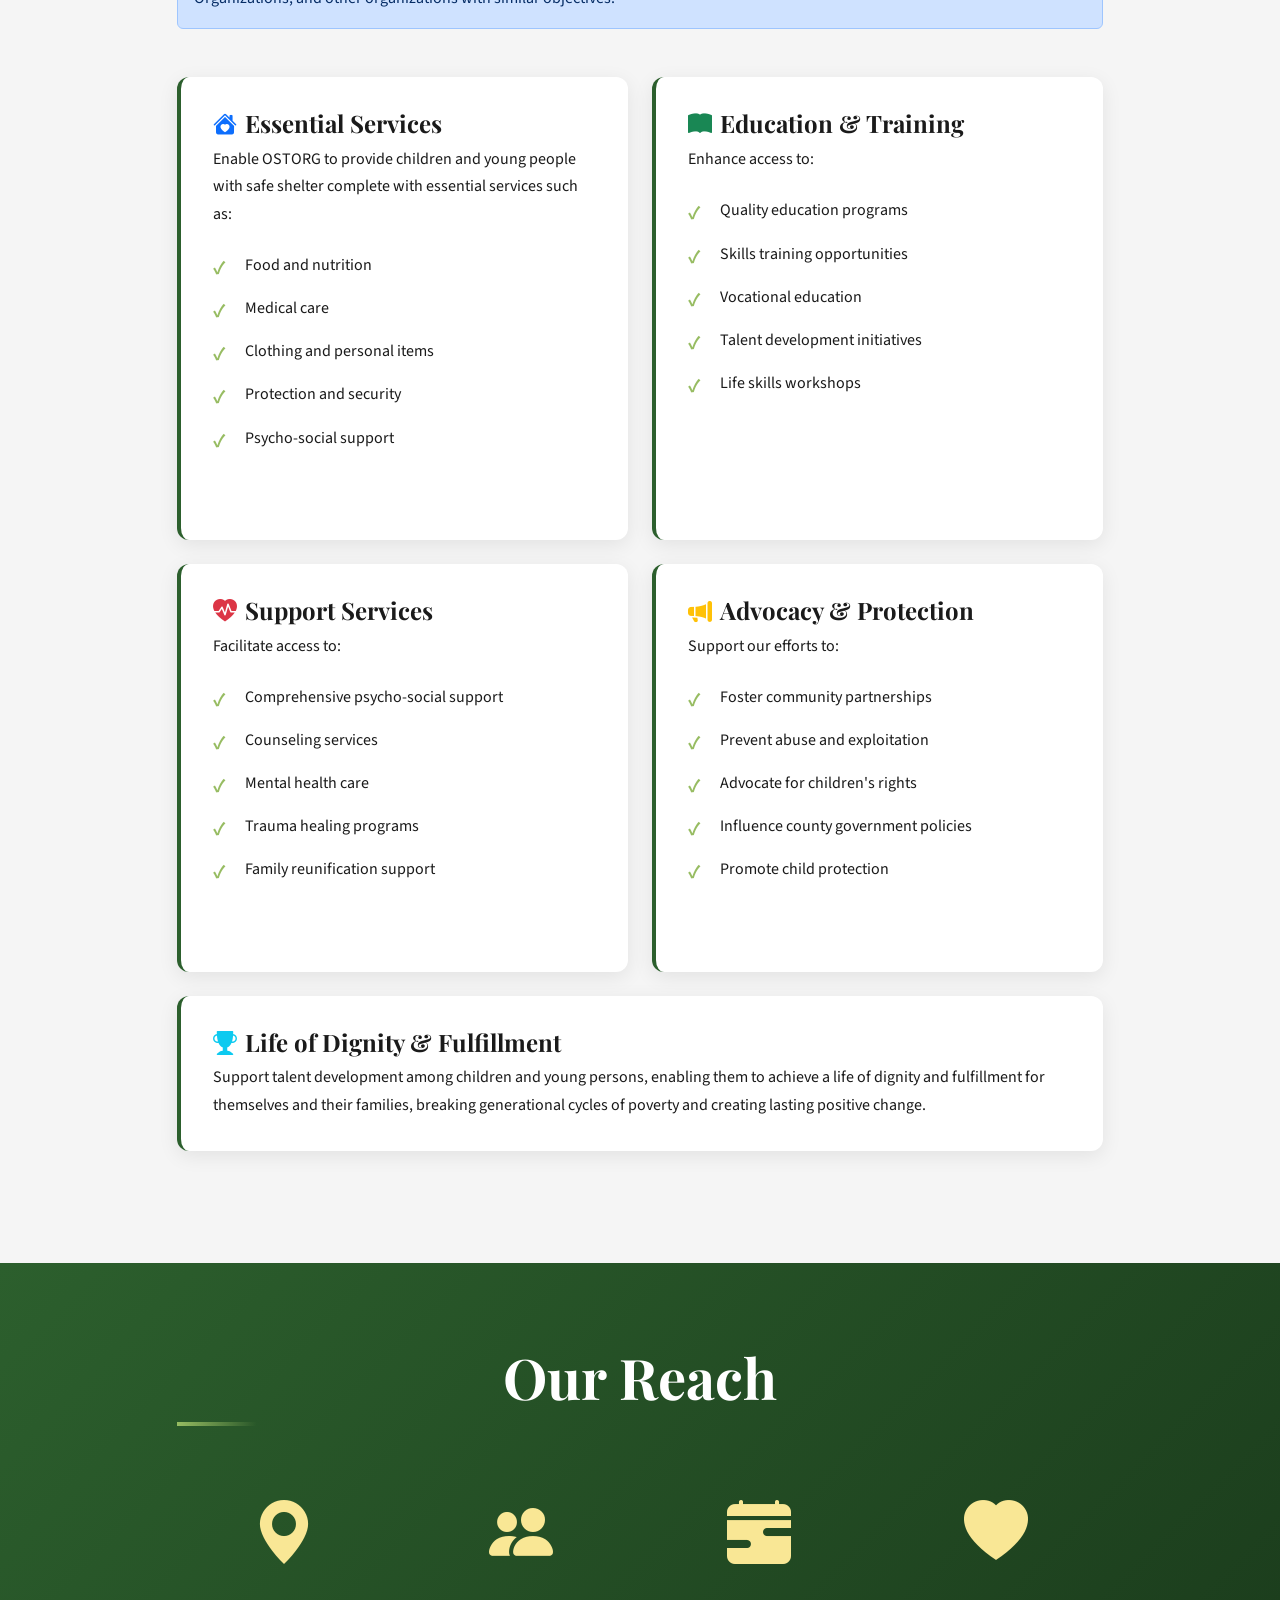
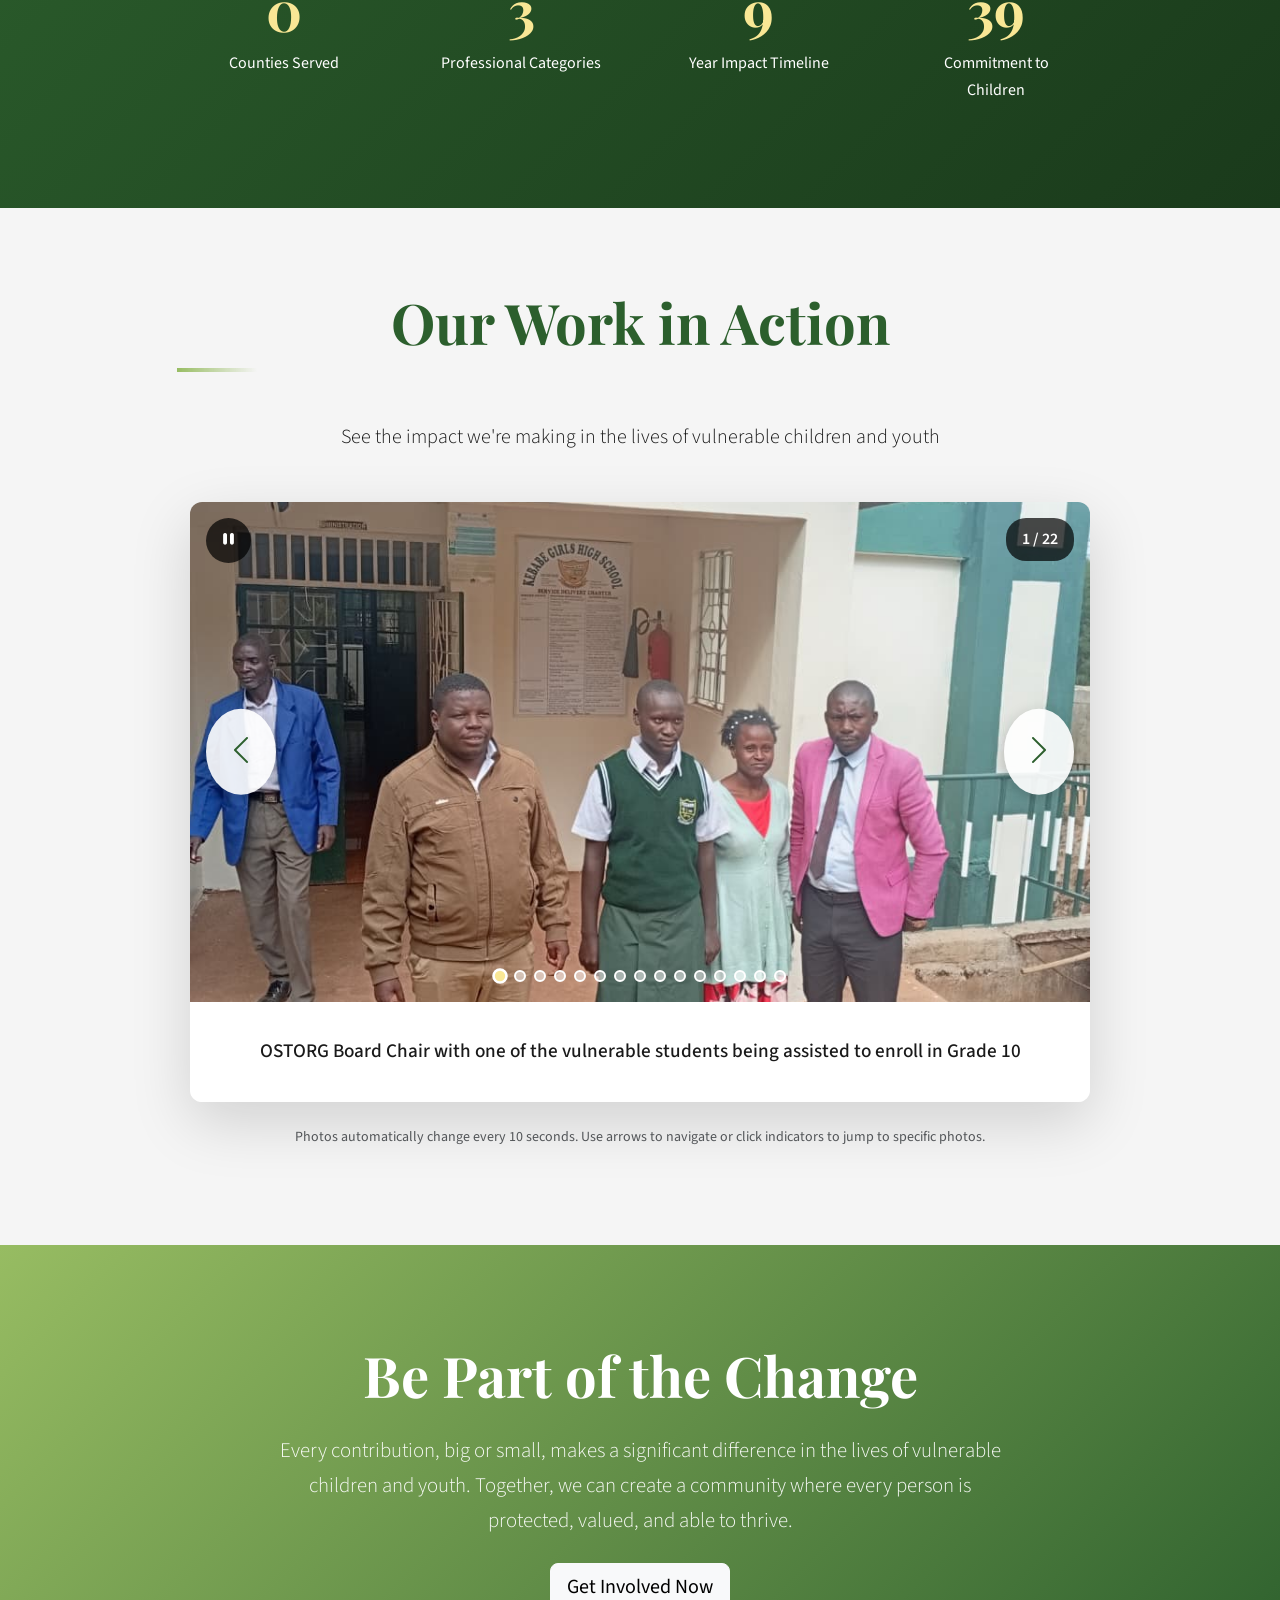
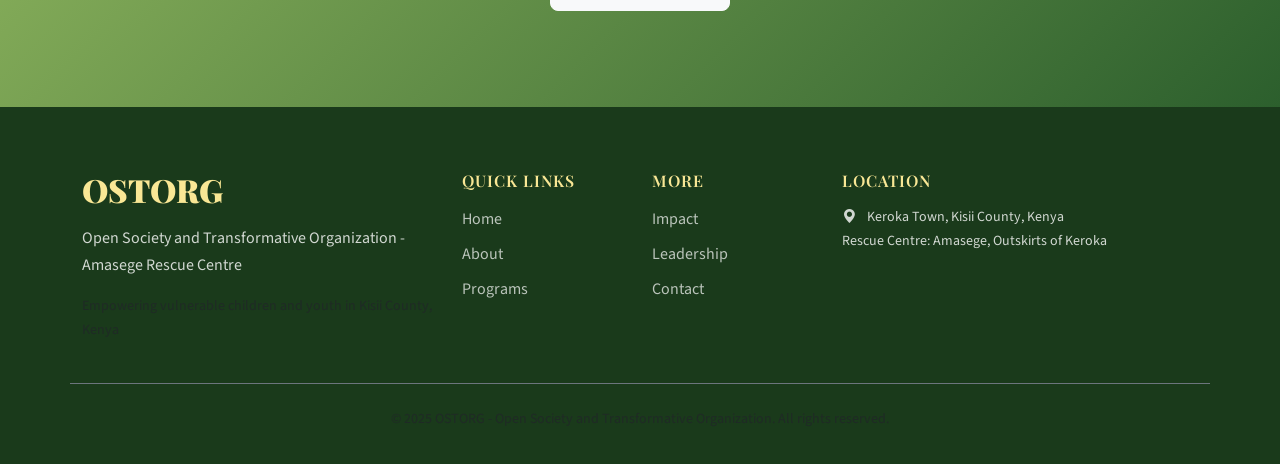
==== commit 0213e916: "updated photos" ====
--- a/impact.html
+++ b/impact.html
@@ -463,6 +463,99 @@
                                     <p class="slide-description">Delivering food for vulnerable children's lunch program at Nyamoiseke Muya primary school ECD unit by Mr. Ticha Gesage, OSTORG Vice- Chair</p>
                                 </div>
                             </div>
+
+                            <div class="gallery-slide">
+                                <div class="slide-image-container">
+                                    <img src="gallery-16.jpeg" alt="OSTORG Activity 16" class="slide-image">
+                                    <div class="slide-image-placeholder">
+                                        <i class="bi bi-image"></i>
+                                        <p>Photo 16</p>
+                                    </div>
+                                </div>
+                                <div class="slide-caption">
+                                    <p class="slide-description">Some of the youth in a knitting class, courtesy of OSTORG sponsorship</p>
+                                </div>
+                            </div>
+
+                            <div class="gallery-slide">
+                                <div class="slide-image-container">
+                                    <img src="gallery-17.jpeg" alt="OSTORG Activity 17" class="slide-image">
+                                    <div class="slide-image-placeholder">
+                                        <i class="bi bi-image"></i>
+                                        <p>Photo 17</p>
+                                    </div>
+                                </div>
+                                <div class="slide-caption">
+                                    <p class="slide-description">Youth during a hairdressing practical session at Rianyoka Vocational Training Centre, courtesy OSTORG sponsorship</p>
+                                </div>
+                            </div>
+
+                            <div class="gallery-slide">
+                                <div class="slide-image-container">
+                                    <img src="gallery-18.jpeg" alt="OSTORG Activity 18" class="slide-image">
+                                    <div class="slide-image-placeholder">
+                                        <i class="bi bi-image"></i>
+                                        <p>Photo 18</p>
+                                    </div>
+                                </div>
+                                <div class="slide-caption">
+                                    <p class="slide-description">OSTORG Chair with youth in a Dressmaking class for the youth rescued by OSTORG</p>
+                                </div>
+                            </div>
+
+                            <div class="gallery-slide">
+                                <div class="slide-image-container">
+                                    <img src="gallery-19.jpeg" alt="OSTORG Activity 19" class="slide-image">
+                                    <div class="slide-image-placeholder">
+                                        <i class="bi bi-image"></i>
+                                        <p>Photo 19</p>
+                                    </div>
+                                </div>
+                                <div class="slide-caption">
+                                    <p class="slide-description">The youth display some of the items they have produced after a month-long intensive training session. Looking on is OSTORG Chair and team</p>
+                                </div>
+                            </div>
+
+                            <div class="gallery-slide">
+                                <div class="slide-image-container">
+                                    <img src="gallery-20.jpeg" alt="OSTORG Activity 20" class="slide-image">
+                                    <div class="slide-image-placeholder">
+                                        <i class="bi bi-image"></i>
+                                        <p>Photo 20</p>
+                                    </div>
+                                </div>
+                                <div class="slide-caption">
+                                    <p class="slide-description">OSTORG Board members</p>
+                                </div>
+                            </div>
+
+                            <div class="gallery-slide">
+                                <div class="slide-image-container">
+                                    <img src="gallery-21.jpeg" alt="OSTORG Activity 21" class="slide-image">
+                                    <div class="slide-image-placeholder">
+                                        <i class="bi bi-image"></i>
+                                        <p>Photo 21</p>
+                                    </div>
+                                </div>
+                                <div class="slide-caption">
+                                    <p class="slide-description">OSTORG Board members</p>
+                                </div>
+                            </div>
+
+                            <div class="gallery-slide">
+                                <div class="slide-image-container">
+                                    <img src="gallery-22.jpeg" alt="OSTORG Activity 22" class="slide-image">
+                                    <div class="slide-image-placeholder">
+                                        <i class="bi bi-image"></i>
+                                        <p>Photo 22</p>
+                                    </div>
+                                </div>
+                                <div class="slide-caption">
+                                    <p class="slide-description">OSTORG Board members</p>
+                                </div>
+                            </div>
+
+                            
                         </div>
 
                         <!-- Navigation Arrows -->
